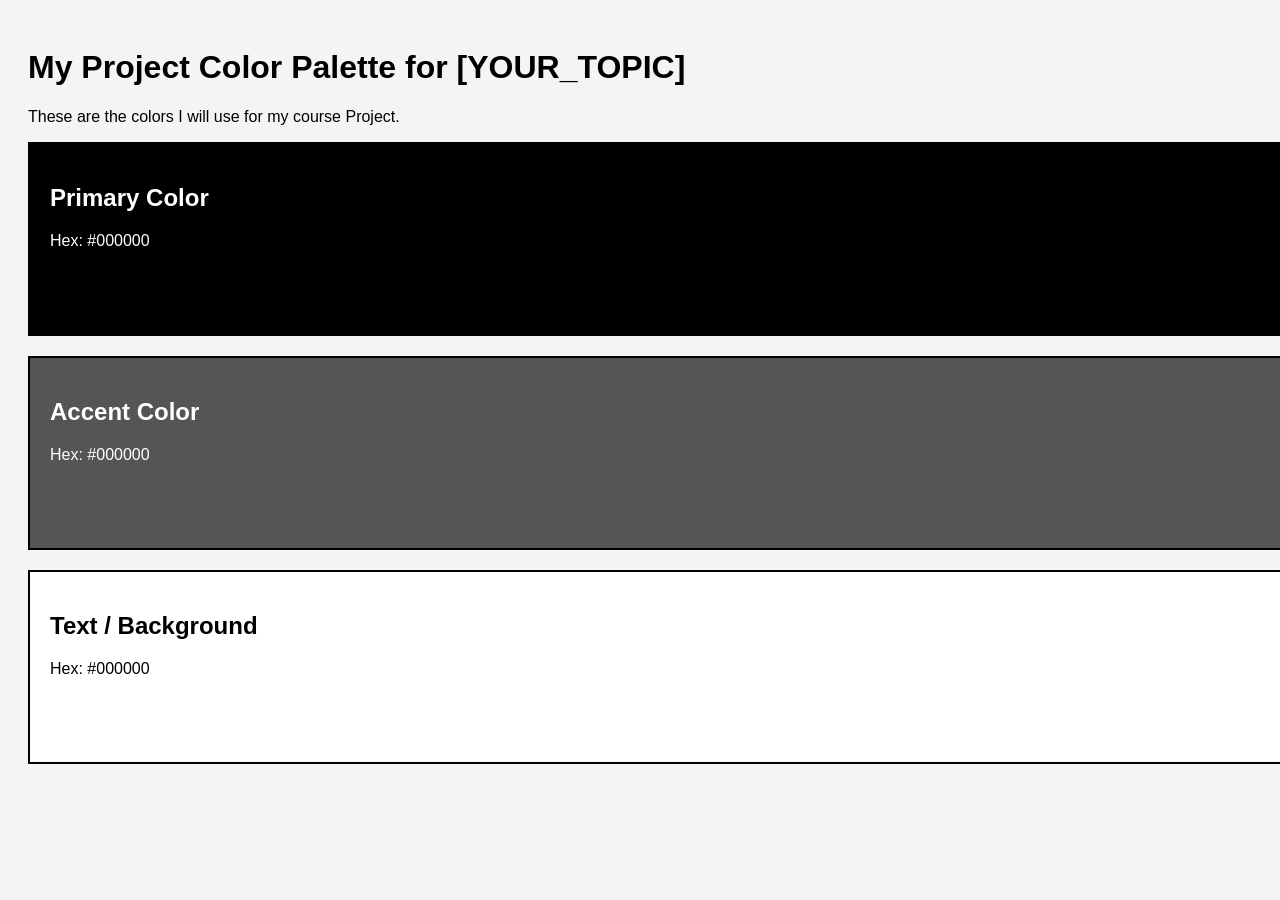
==== w4/index.html @ fbacc25a "Attendance: Added HTML and CSS skeleton" ====
<!DOCTYPE html>
<html lang="en">
<head>
    <meta charset="UTF-8">
    <title>My Project Palette</title>
    <link rel="stylesheet" href="css/style.css">
</head>
<body>

    <h1>My Project Color Palette for [YOUR_TOPIC]</h1>
    <p>These are the colors I will use for my course Project.</p>

    <div class="swatch primary">
        <h2>Primary Color</h2>
        <p>Hex: #000000</p> 
    </div>

    <div class="swatch accent">
        <h2>Accent Color</h2>
        <p>Hex: #000000</p>
    </div>

    <div class="swatch text">
        <h2>Text / Background</h2>
        <p>Hex: #000000</p>
    </div>

</body>
</html>
---- w4/css/style.css ----
/* General Page Styles */
body {
    font-family: Arial, Helvetica, sans-serif;
    padding: 20px;
    background-color: #f4f4f4; /* Default Gray */
}

/* SHARED STYLES: All boxes get these rules */
.swatch {
    height: 150px;
    width: 100%;
    margin-bottom: 20px;
    padding: 20px;
    border: 2px solid black; /* Default Border */
    color: white; /* Default text color inside boxes */
}

/* UNIQUE STYLES: Update the HEX codes below */

/* 1. Primary Color */
.primary {
    background-color: #000000; /* CHANGE THIS */
}

/* 2. Accent Color */
.accent {
    background-color: #555555; /* CHANGE THIS */
}

/* 3. Text/Light Color */
.text {
    background-color: #ffffff; /* CHANGE THIS */
    color: black; /* Dark text for light background */
}
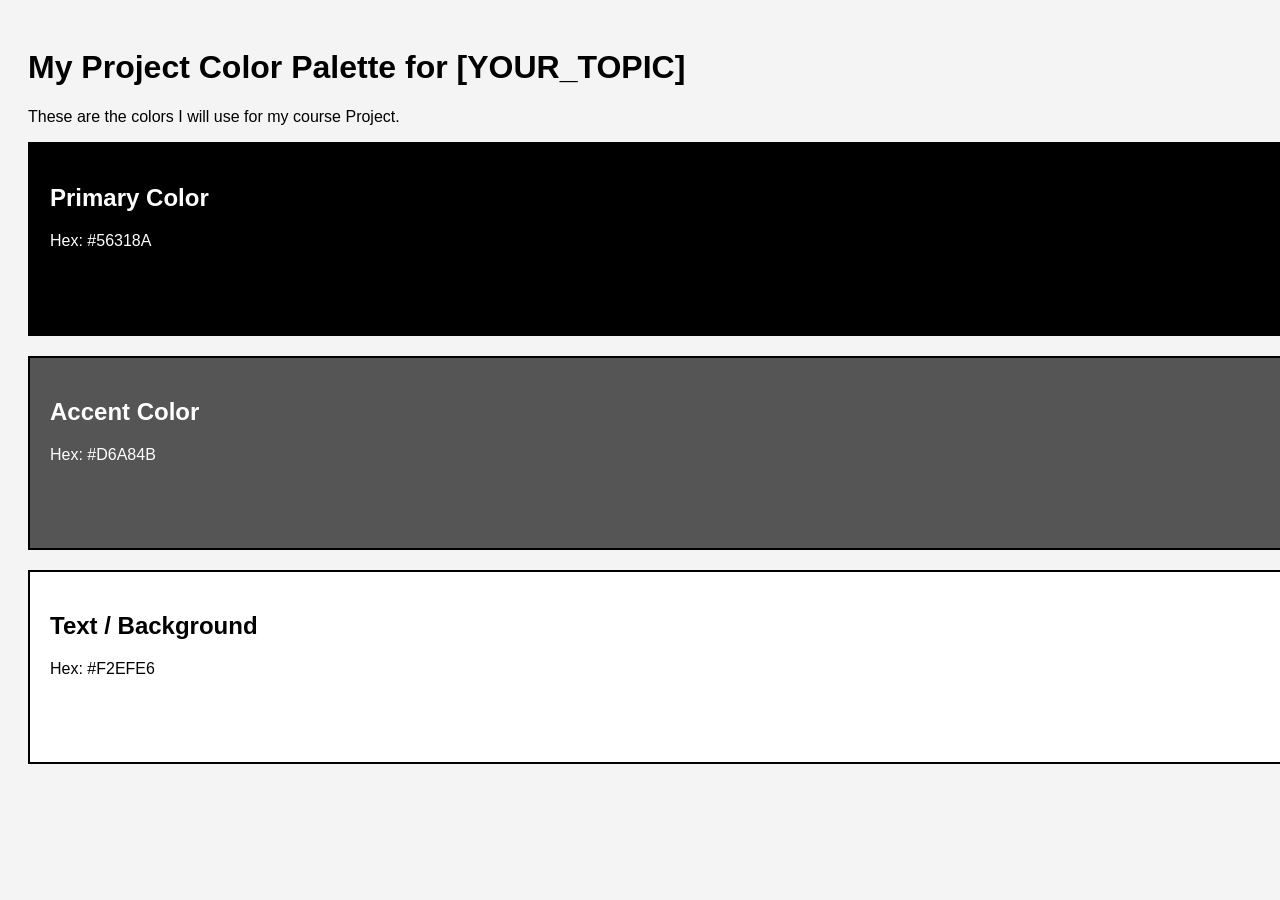
==== commit 4c28eebd: "Attendance: Applied project color palette" ====
--- a/w4/index.html
+++ b/w4/index.html
@@ -12,17 +12,17 @@
 
     <div class="swatch primary">
         <h2>Primary Color</h2>
-        <p>Hex: #000000</p> 
+        <p>Hex: #56318A</p> 
     </div>
 
     <div class="swatch accent">
         <h2>Accent Color</h2>
-        <p>Hex: #000000</p>
+        <p>Hex: #D6A84B</p>
     </div>
 
     <div class="swatch text">
         <h2>Text / Background</h2>
-        <p>Hex: #000000</p>
+        <p>Hex: #F2EFE6</p>
     </div>
 
 </body>
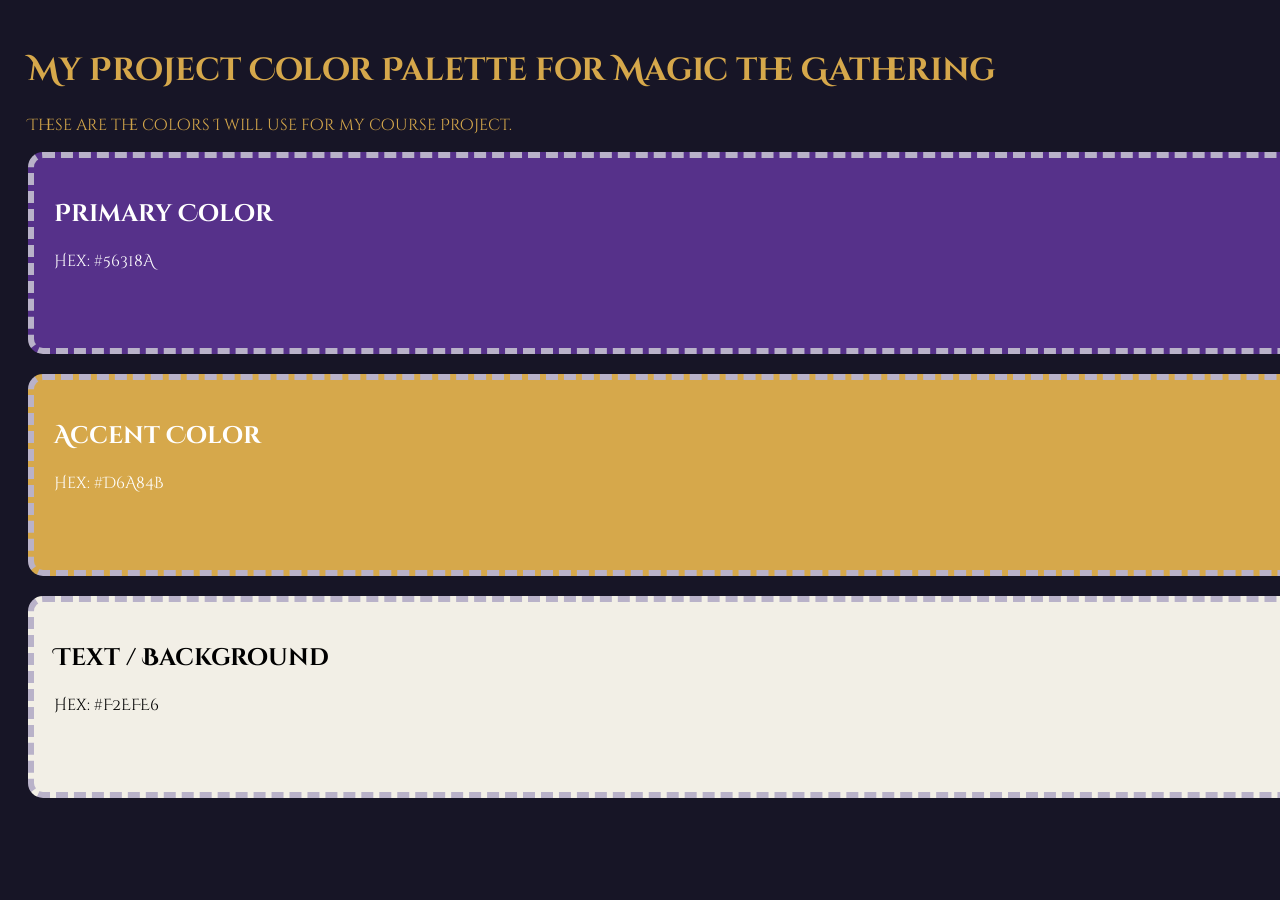
==== commit 1c3d72e2: "Attendance: Customized design and passed validation" ====
--- a/w4/index.html
+++ b/w4/index.html
@@ -4,10 +4,13 @@
     <meta charset="UTF-8">
     <title>My Project Palette</title>
     <link rel="stylesheet" href="css/style.css">
+    <link rel="preconnect" href="https://fonts.googleapis.com">
+    <link rel="preconnect" href="https://fonts.gstatic.com" crossorigin>
+    <link href="https://fonts.googleapis.com/css2?family=Cinzel+Decorative:wght@400;700;900&display=swap" rel="stylesheet">
 </head>
 <body>
 
-    <h1>My Project Color Palette for [YOUR_TOPIC]</h1>
+    <h1>My Project Color Palette for Magic the Gathering</h1>
     <p>These are the colors I will use for my course Project.</p>
 
     <div class="swatch primary">
--- a/w4/css/style.css
+++ b/w4/css/style.css
@@ -1,8 +1,9 @@
 /* General Page Styles */
 body {
-    font-family: Arial, Helvetica, sans-serif;
+    font-family: 'Cinzel Decorative', serif;
     padding: 20px;
-    background-color: #f4f4f4; /* Default Gray */
+    background-color: #171526; /* Default Gray */
+    color: #D6A84B;
 }
 
 /* SHARED STYLES: All boxes get these rules */
@@ -11,7 +12,8 @@
     width: 100%;
     margin-bottom: 20px;
     padding: 20px;
-    border: 2px solid black; /* Default Border */
+    border: 6px dashed #B9B2C9; /* Default Border */
+    border-radius: 15px;
     color: white; /* Default text color inside boxes */
 }
 
@@ -19,16 +21,16 @@
 
 /* 1. Primary Color */
 .primary {
-    background-color: #000000; /* CHANGE THIS */
+    background-color: #56318A; /* CHANGE THIS */
 }
 
 /* 2. Accent Color */
 .accent {
-    background-color: #555555; /* CHANGE THIS */
+    background-color: #D6A84B; /* CHANGE THIS */
 }
 
 /* 3. Text/Light Color */
 .text {
-    background-color: #ffffff; /* CHANGE THIS */
+    background-color: #F2EFE6; /* CHANGE THIS */
     color: black; /* Dark text for light background */
 }
